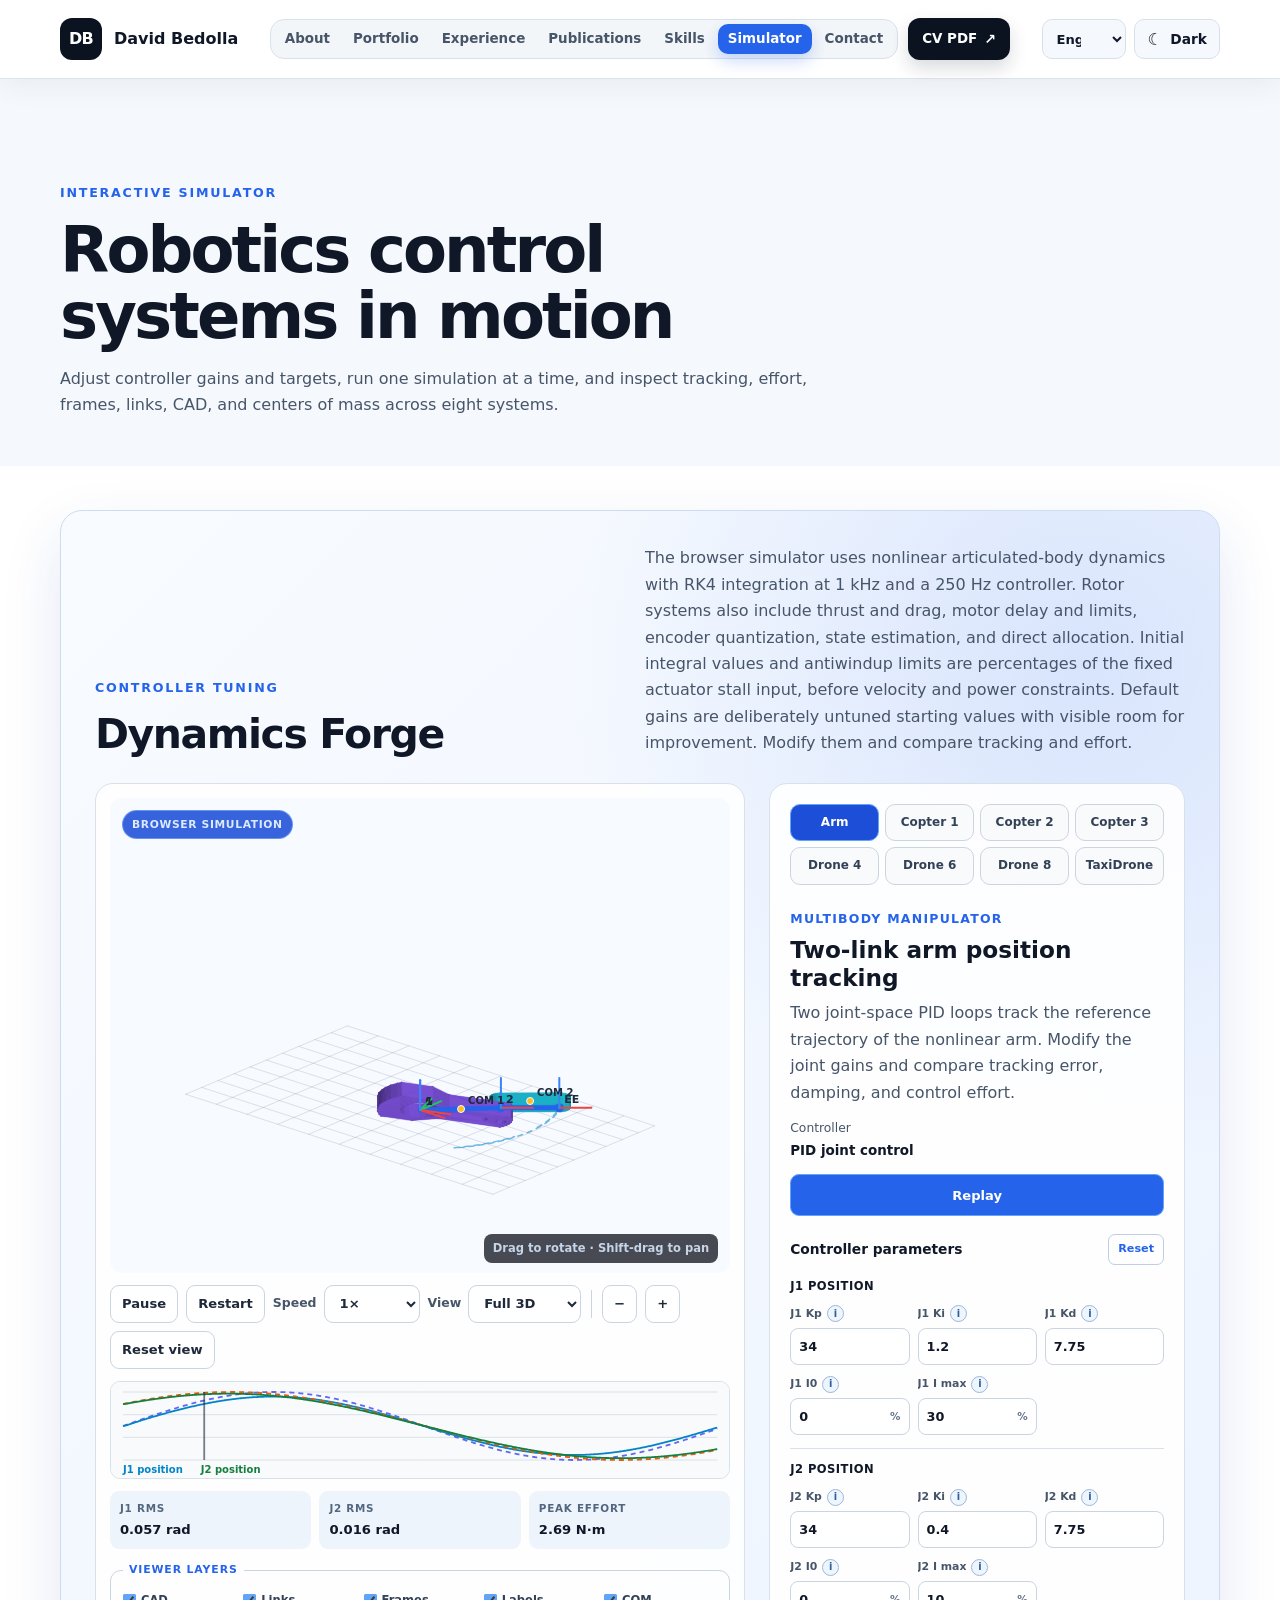
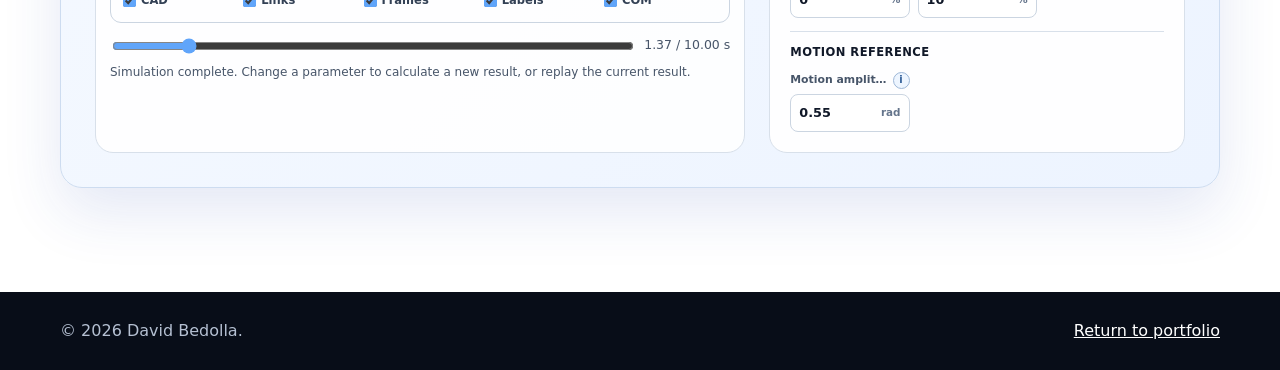
==== simulator/index.html @ d81e456e "Add TSF-85 tactile demo and refine portfolio evidence" ====
<!doctype html>
<html lang="en" translate="no" class="notranslate">
<head>
  <meta charset="utf-8">
  <meta name="viewport" content="width=device-width, initial-scale=1">
  <meta name="google" content="notranslate">
  <meta name="description" content="Interactive browser-based robotics control simulator by David Bedolla, PhD, with manipulators and aerial systems for controller tuning and trajectory inspection.">
  <meta name="author" content="David Bedolla">
  <meta property="og:title" content="Interactive Robotics Control Simulator | David Bedolla, PhD">
  <meta property="og:description" content="Tune controllers and compare tracking across eight interactive robotics systems.">
  <meta property="og:type" content="website">
  <meta property="og:url" content="https://bedolladavidphd.github.io/simulator/">
  <meta property="og:image" content="https://bedolladavidphd.github.io/public/og.png">
  <meta name="twitter:card" content="summary_large_image">
  <link rel="canonical" href="https://bedolladavidphd.github.io/simulator/">
  <base href="../">
  <meta name="theme-color" content="#0b1220">
  <meta name="color-scheme" content="light dark">
  <title>Interactive Robotics Control Simulator | David Bedolla, PhD</title>
  <link rel="icon" href="assets/images/favicon.svg" type="image/svg+xml">
  <link rel="manifest" href="site.webmanifest">
  <script>
    document.documentElement.classList.add('js');
    try {
      const savedTheme = localStorage.getItem('portfolio-theme');
      const systemTheme = matchMedia('(prefers-color-scheme: dark)').matches ? 'dark' : 'light';
      document.documentElement.dataset.theme = savedTheme || systemTheme;
    } catch {
      document.documentElement.dataset.theme = 'light';
    }
  </script>
  <link rel="stylesheet" href="assets/css/styles.css?v=20260812-tsf85-1">
  <script defer src="assets/js/i18n.js?v=20260812-tsf85-1"></script>
  <script defer src="assets/js/main.js?v=20260812-tsf85-1"></script>
  <script defer src="assets/js/dynamics-forge-demos.js?v=20260812-tsf85-1"></script>
</head>
<body class="simulator-page" data-page="simulator">
  <a class="skip-link" href="#main-content">Skip to content</a>

  <header class="site-header" id="top">
    <div class="container nav-wrap">
      <a class="brand notranslate" href="./" aria-label="David Bedolla home" translate="no">
        <span class="brand-mark">DB</span>
        <span class="brand-text">David Bedolla</span>
      </a>

      <nav id="site-nav" class="site-nav" aria-label="Primary navigation">
        <div class="nav-section-links" aria-label="Page sections">
          <a href="./#about">About</a>
          <a href="./#projects">Portfolio</a>
          <a href="./#experience">Experience</a>
          <a href="./#publications">Publications</a>
          <a href="./#skills">Skills</a>
          <a class="active" href="simulator/" aria-current="page">Simulator</a>
          <a href="./#contact">Contact</a>
        </div>
        <a class="nav-cta" href="documents/David_Bedolla_CV.pdf?v=20260812-tsf85-1" target="_blank" rel="noopener">
          <span>CV PDF</span><span class="nav-cta-arrow" aria-hidden="true">↗</span>
        </a>
      </nav>

      <div class="header-controls">
        <label class="language-control">
          <span class="visually-hidden">Language</span>
          <select class="language-select" aria-label="Language" disabled>
            <option value="en">English</option>
            <option value="es">Español</option>
            <option value="fr">Français</option>
          </select>
        </label>
        <button class="theme-toggle" type="button" aria-label="Switch color theme" aria-pressed="false">
          <span class="theme-icon" aria-hidden="true">☾</span>
          <span class="theme-label">Dark</span>
        </button>
        <button class="nav-toggle" type="button" aria-expanded="false" aria-controls="site-nav" aria-label="Open navigation">
          <span></span><span></span><span></span>
        </button>
      </div>
    </div>
  </header>

  <main id="main-content">
    <section class="simulator-hero section-pad section-light">
      <div class="container">
        <div class="section-heading reveal">
          <p class="eyebrow">Interactive simulator</p>
          <h1>Robotics control systems in motion</h1>
          <p>Adjust controller gains and targets, run one simulation at a time, and inspect tracking, effort, frames, links, CAD, and centers of mass across eight systems.</p>
        </div>
      </div>
    </section>

    <section class="simulator-workspace section-pad">
      <div class="container">
        <div id="dynamics-forge-demos" class="forge-showcase reveal" data-source="assets/data/dynamics-forge-demos.json?v=20260812-tsf85-1">
          <div class="forge-heading">
            <div>
              <p class="eyebrow">Controller tuning</p>
              <h2>Dynamics Forge</h2>
            </div>
            <p>The browser simulator uses nonlinear articulated-body dynamics with RK4 integration at 1 kHz and a 250 Hz controller. Rotor systems also include thrust and drag, motor delay and limits, encoder quantization, state estimation, and direct allocation. Initial integral values and antiwindup limits are percentages of the fixed actuator stall input, before velocity and power constraints. Default gains are deliberately untuned starting values with visible room for improvement. Modify them and compare tracking and effort.</p>
          </div>

          <div class="forge-layout">
            <div class="forge-viewer-shell">
              <div class="forge-canvas-wrap">
                <canvas id="forge-canvas" tabindex="0" aria-label="Interactive three-dimensional robotics simulator. Drag to rotate, use Shift-drag to pan, and use the mouse wheel or zoom buttons to zoom."></canvas>
                <span class="forge-live-badge">Browser simulation</span>
                <div class="forge-canvas-note">Drag to rotate · Shift-drag to pan</div>
              </div>

              <div class="forge-controls" aria-label="Simulation playback controls">
                <button id="forge-play" type="button" disabled aria-pressed="false">Play</button>
                <button id="forge-restart" type="button" disabled>Restart</button>
                <label>Speed
                  <select id="forge-speed" disabled>
                    <option value="0.5">0.5×</option>
                    <option value="1" selected>1×</option>
                    <option value="2">2×</option>
                  </select>
                </label>
                <label>View
                  <select id="forge-view" disabled>
                    <option value="full" selected>Full 3D</option>
                    <option value="top">Top</option>
                    <option value="front">Front</option>
                    <option value="side">Side</option>
                  </select>
                </label>
                <span class="forge-control-separator" aria-hidden="true"></span>
                <button id="forge-zoom-out" type="button" disabled aria-label="Zoom out">−</button>
                <button id="forge-zoom-in" type="button" disabled aria-label="Zoom in">+</button>
                <button id="forge-camera-reset" type="button" disabled>Reset view</button>
              </div>

              <div class="forge-plot-wrap">
                <canvas id="forge-plot" aria-label="Reference and simulated response plot"></canvas>
              </div>

              <div id="forge-position-plot-wrap" class="forge-plot-wrap" hidden>
                <canvas id="forge-position-plot" aria-label="X and Y position targets and simulated responses versus time"></canvas>
              </div>

              <div class="forge-results" aria-label="Simulation results">
                <div><span id="forge-rms-label">Primary RMS</span><strong id="forge-rms">Pending</strong></div>
                <div id="forge-secondary-result"><span id="forge-secondary-rms-label">Secondary RMS</span><strong id="forge-secondary-rms">Pending</strong></div>
                <div><span>Peak effort</span><strong id="forge-peak">Pending</strong></div>
              </div>

              <fieldset class="forge-layer-controls">
                <legend>Viewer layers</legend>
                <label><input id="forge-show-cad" type="checkbox" checked> CAD</label>
                <label><input id="forge-show-links" type="checkbox" checked> Links</label>
                <label><input id="forge-show-frames" type="checkbox" checked> Frames</label>
                <label><input id="forge-show-numbers" type="checkbox" checked> Labels</label>
                <label><input id="forge-show-com" type="checkbox" checked> COM</label>
              </fieldset>

              <div class="forge-timeline-row">
                <input id="forge-timeline" type="range" min="0" max="1000" value="0" disabled aria-label="Simulation playback position">
                <output id="forge-time" for="forge-timeline">0.00 / 0.00 s</output>
              </div>
              <p id="forge-demo-status" class="forge-status" role="status">Loading interactive systems…</p>
            </div>

            <div class="forge-demo-panel">
              <div id="forge-demo-tabs" class="forge-demo-tabs" role="tablist" aria-label="Dynamics Forge examples"></div>
              <div class="forge-demo-copy" role="tabpanel" aria-live="polite">
                <p id="forge-demo-category" class="project-kicker">Robotics system</p>
                <h3 id="forge-demo-title">Interactive system</h3>
                <p id="forge-demo-description">Select a model, adjust its controller, and run the simulation.</p>
                <p class="forge-controller-line">Controller <strong id="forge-controller-name">Not selected</strong></p>
              </div>

              <button id="forge-run" class="forge-run" type="button">Run simulation</button>
              <div class="forge-gains-heading">
                <h4>Controller parameters</h4>
                <button id="forge-reset-gains" type="button">Reset</button>
              </div>
              <div id="forge-gain-grid" class="forge-gain-grid"></div>
            </div>
          </div>

          <noscript>
            <p class="forge-noscript">Enable JavaScript to run the interactive robotics demos.</p>
          </noscript>
        </div>
      </div>
    </section>
  </main>

  <footer class="site-footer">
    <div class="container footer-wrap">
      <p>© <span id="year"></span> David Bedolla.</p>
      <a href="./">Return to portfolio</a>
    </div>
  </footer>
</body>
</html>
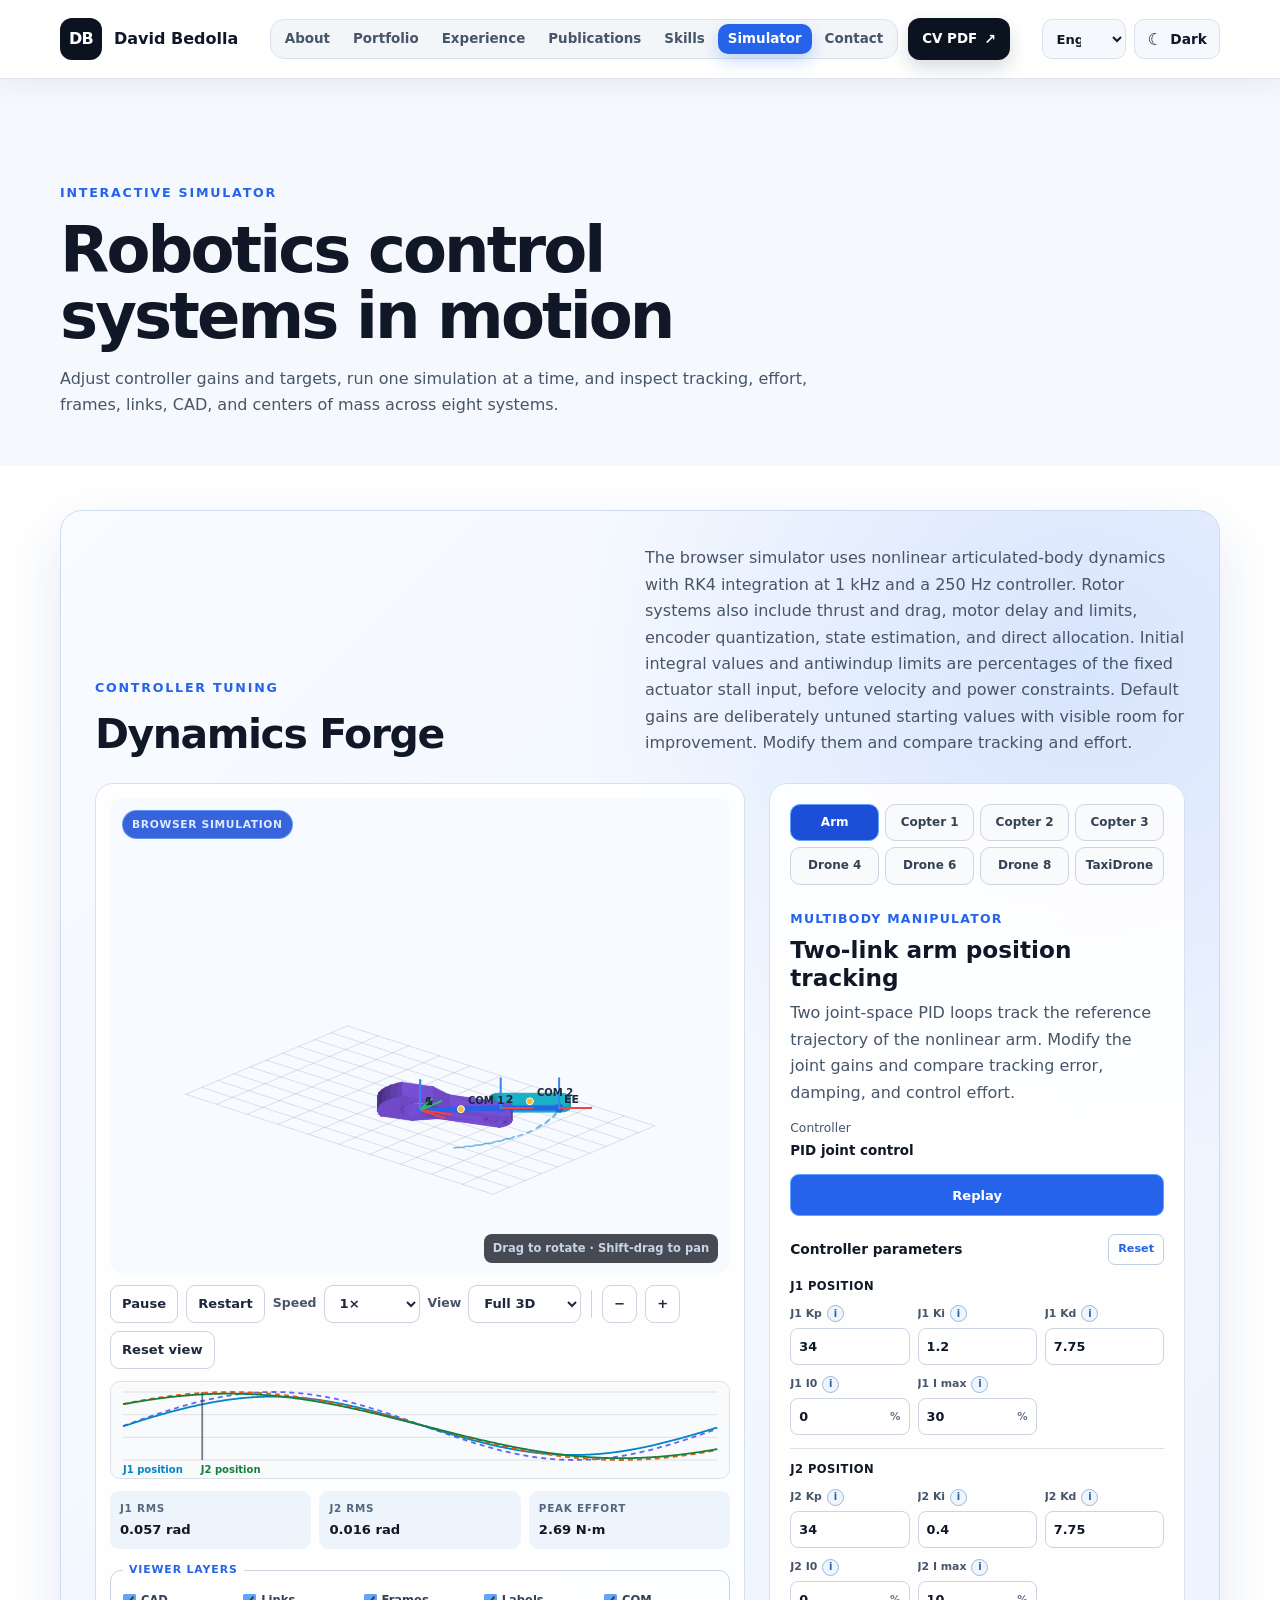
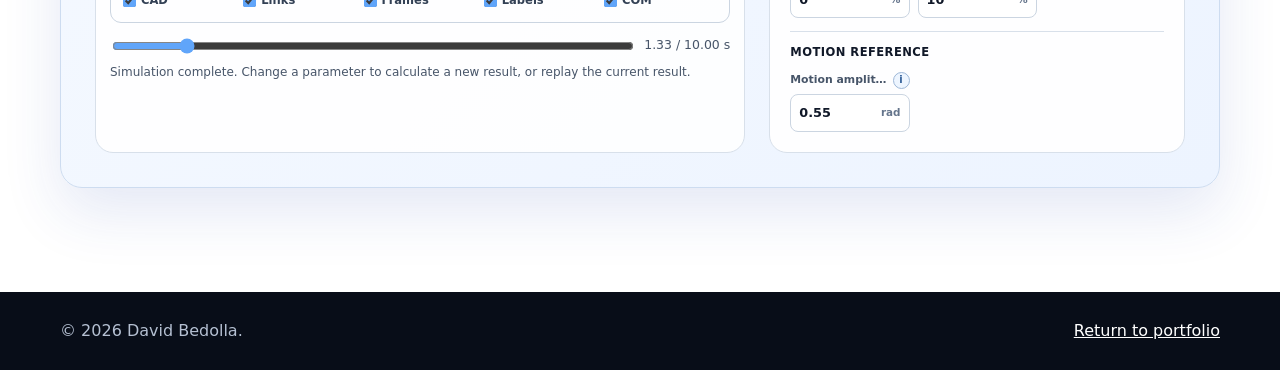
==== commit 0acd3f15: "Standardize portfolio project cards" ====
--- a/simulator/index.html
+++ b/simulator/index.html
@@ -30,7 +30,7 @@
     }
   </script>
   <link rel="stylesheet" href="assets/css/styles.css?v=20260812-tsf85-1">
-  <script defer src="assets/js/i18n.js?v=20260812-tsf85-1"></script>
+  <script defer src="assets/js/i18n.js?v=20260812-cards-1"></script>
   <script defer src="assets/js/main.js?v=20260812-tsf85-1"></script>
   <script defer src="assets/js/dynamics-forge-demos.js?v=20260812-tsf85-1"></script>
 </head>
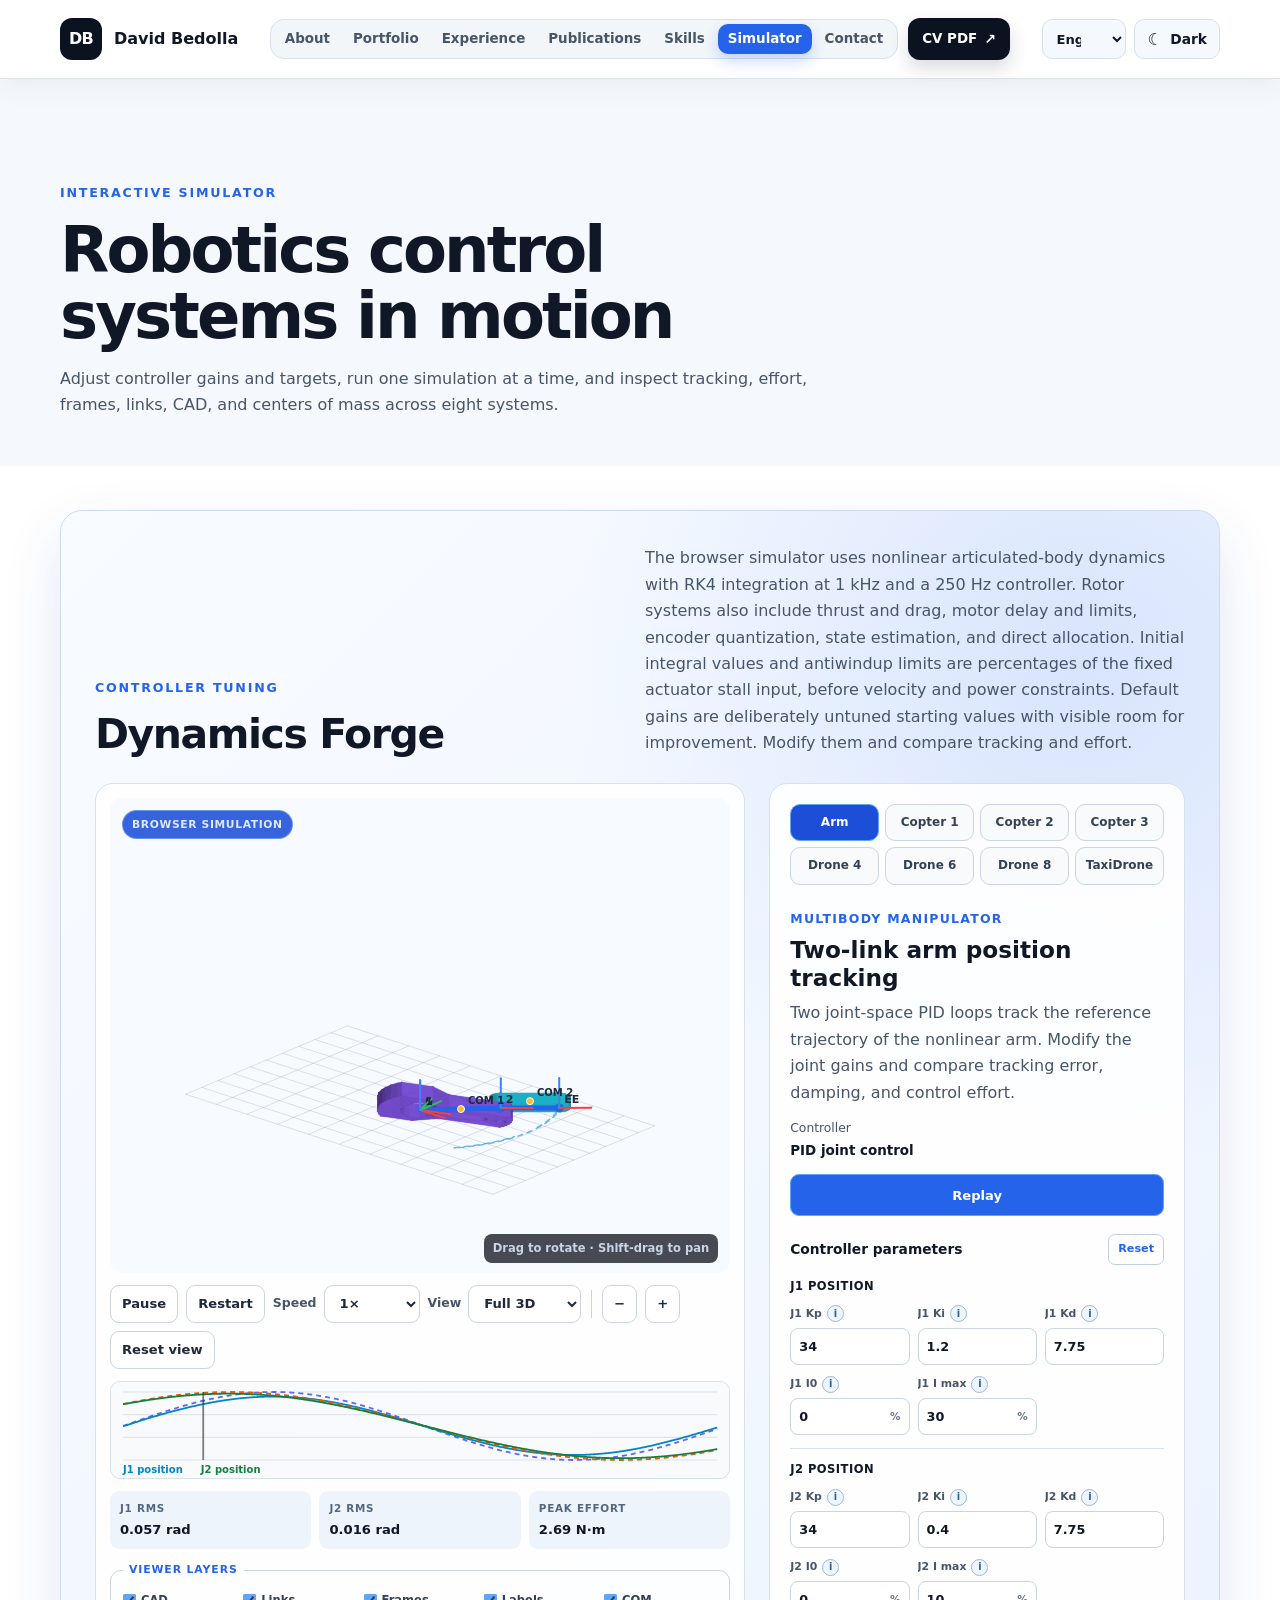
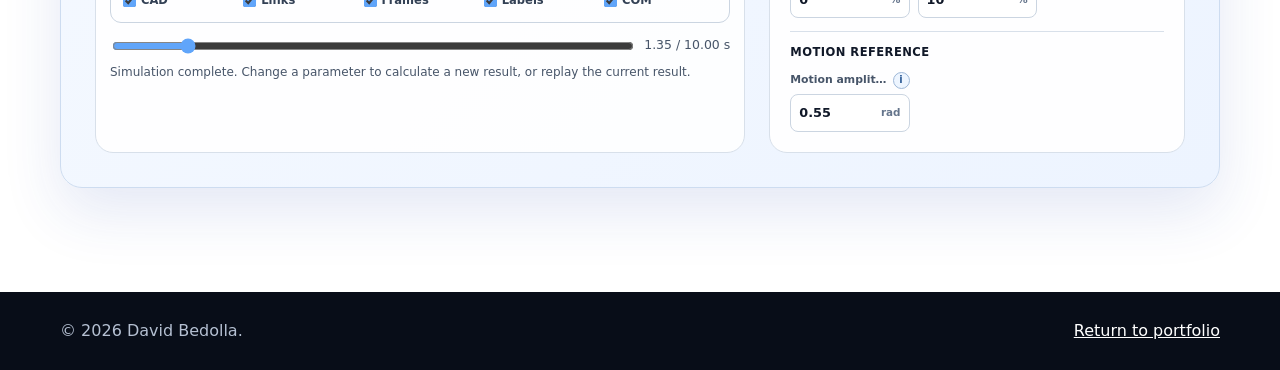
==== commit 5e0e609b: "Emphasize portfolio progression numbers" ====
--- a/simulator/index.html
+++ b/simulator/index.html
@@ -29,8 +29,8 @@
       document.documentElement.dataset.theme = 'light';
     }
   </script>
-  <link rel="stylesheet" href="assets/css/styles.css?v=20260812-tsf85-1">
-  <script defer src="assets/js/i18n.js?v=20260812-cards-1"></script>
+  <link rel="stylesheet" href="assets/css/styles.css?v=20260812-progression-1">
+  <script defer src="assets/js/i18n.js?v=20260812-progression-1"></script>
   <script defer src="assets/js/main.js?v=20260812-tsf85-1"></script>
   <script defer src="assets/js/dynamics-forge-demos.js?v=20260812-tsf85-1"></script>
 </head>
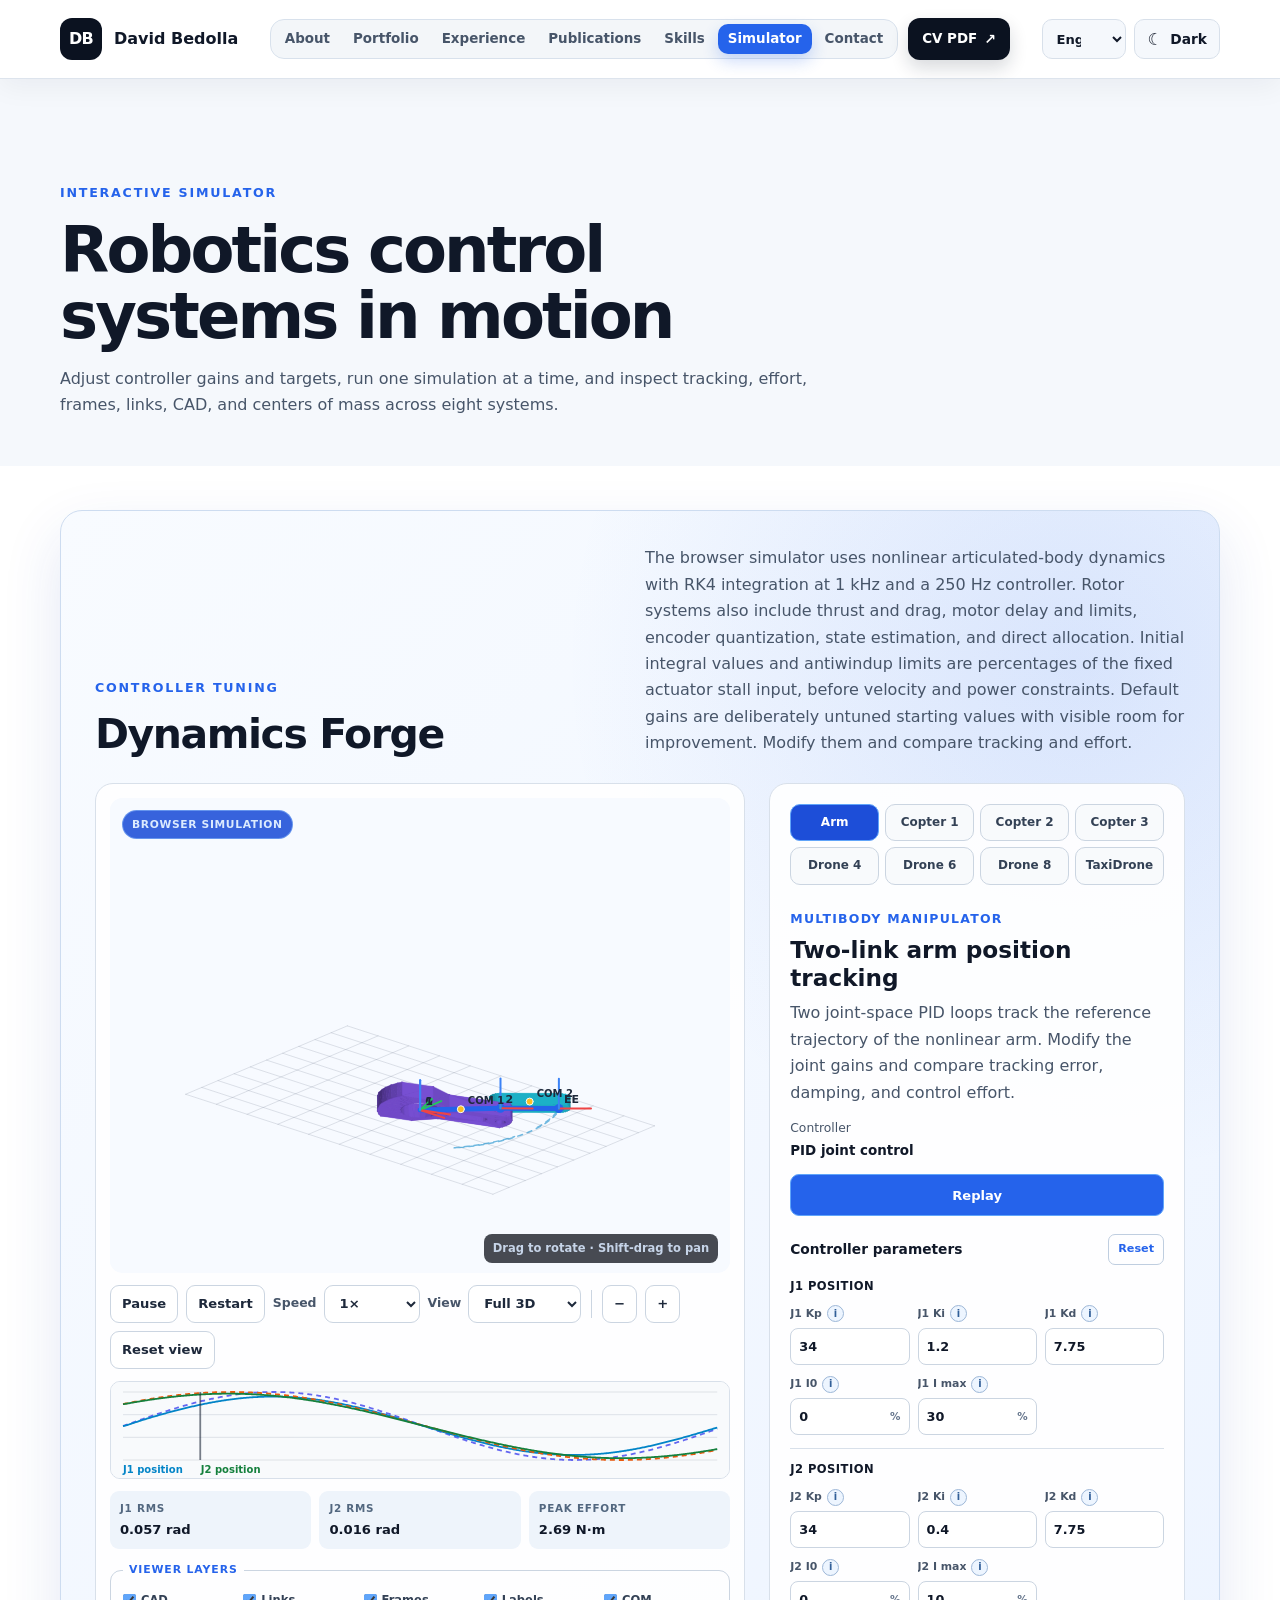
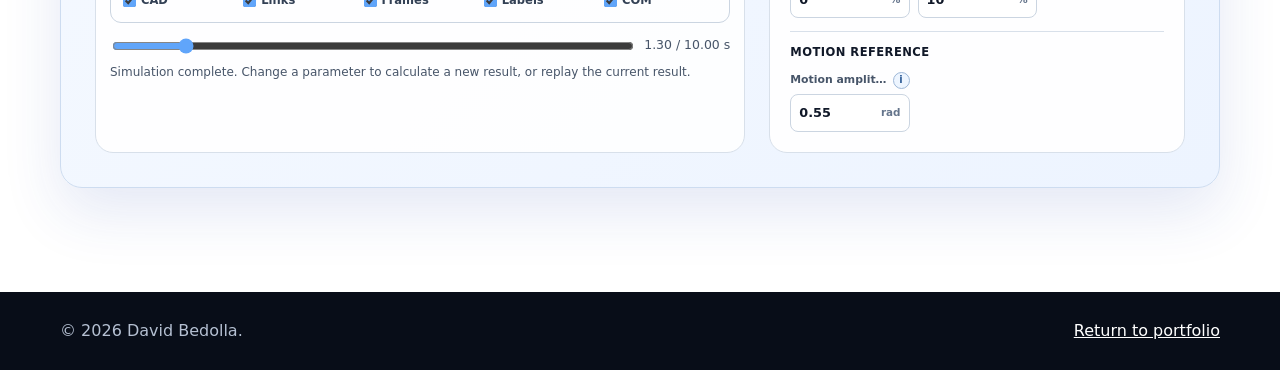
==== commit e9e3dec7: "Rebuild CV from editable LaTeX source" ====
--- a/simulator/index.html
+++ b/simulator/index.html
@@ -54,7 +54,7 @@
           <a class="active" href="simulator/" aria-current="page">Simulator</a>
           <a href="./#contact">Contact</a>
         </div>
-        <a class="nav-cta" href="documents/David_Bedolla_CV.pdf?v=20260812-tsf85-1" target="_blank" rel="noopener">
+        <a class="nav-cta" href="documents/David_Bedolla_CV.pdf?v=20260813-latex-1" target="_blank" rel="noopener">
           <span>CV PDF</span><span class="nav-cta-arrow" aria-hidden="true">↗</span>
         </a>
       </nav>
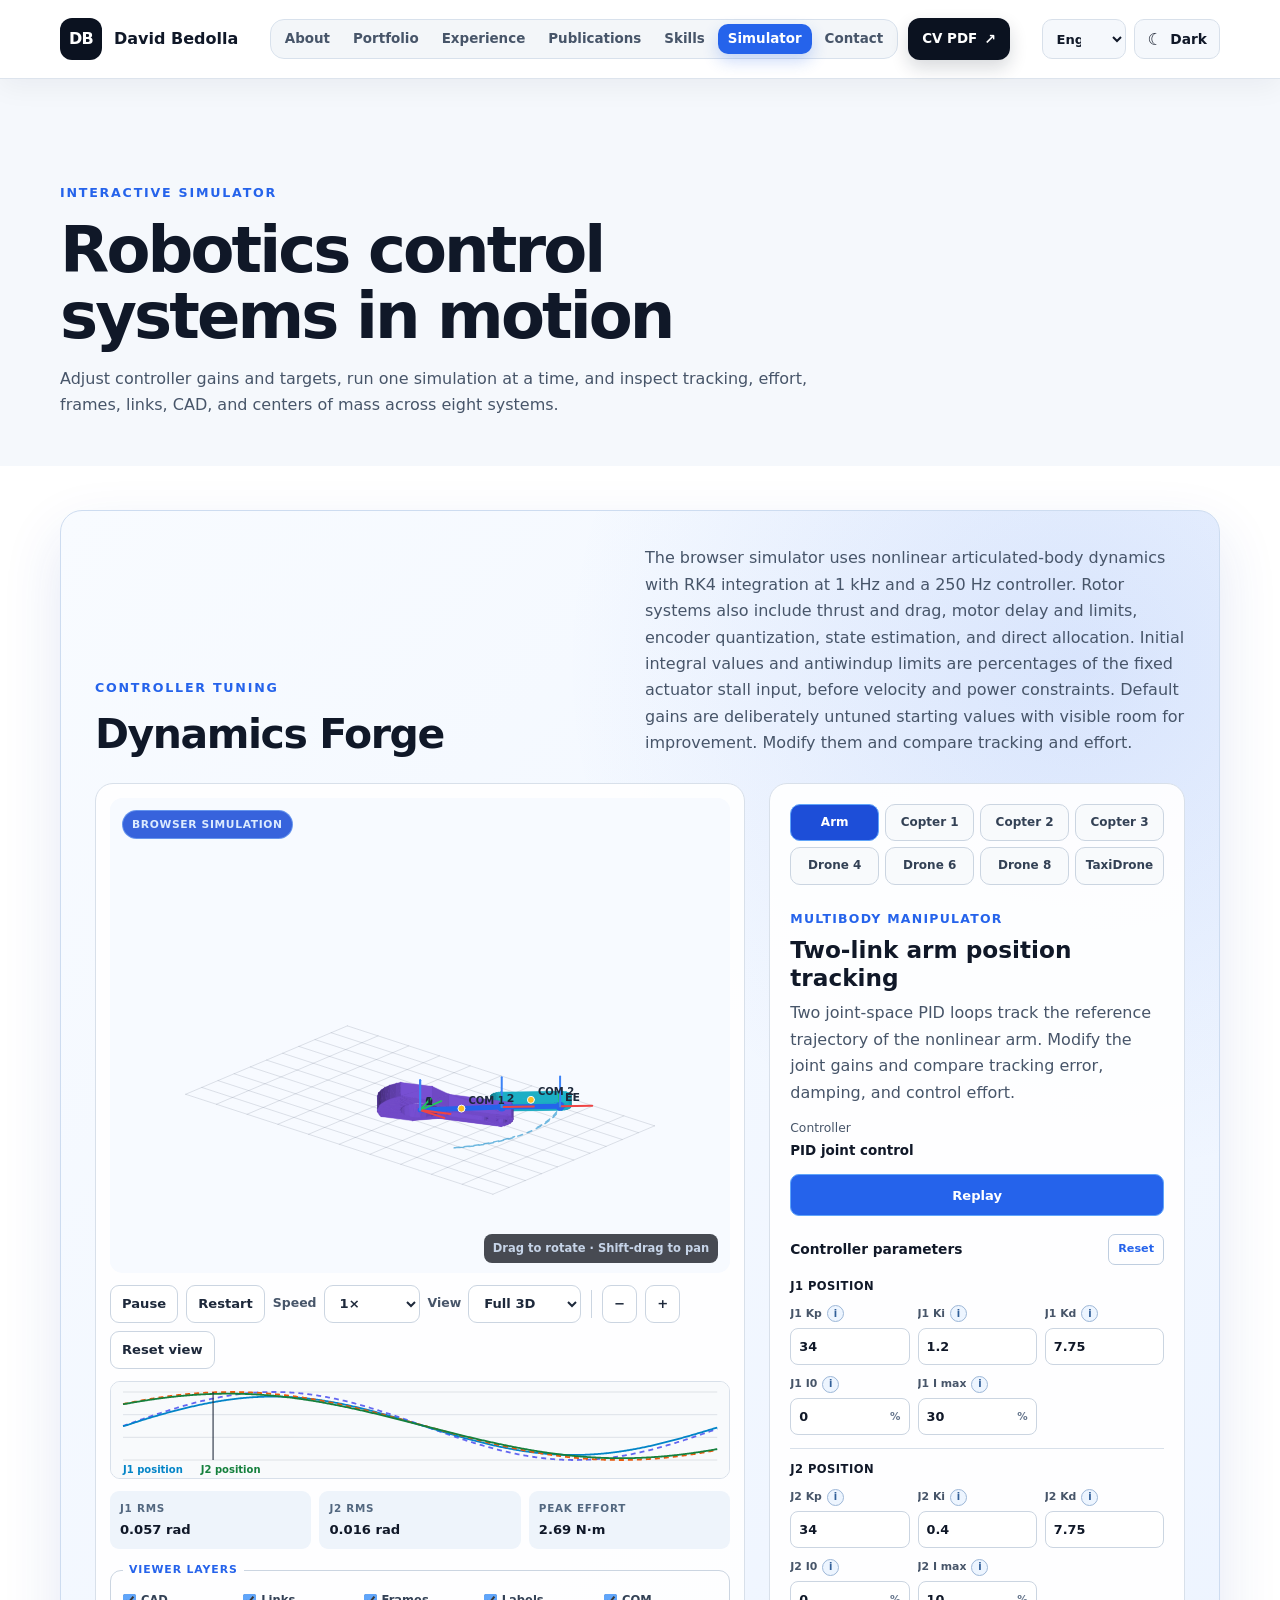
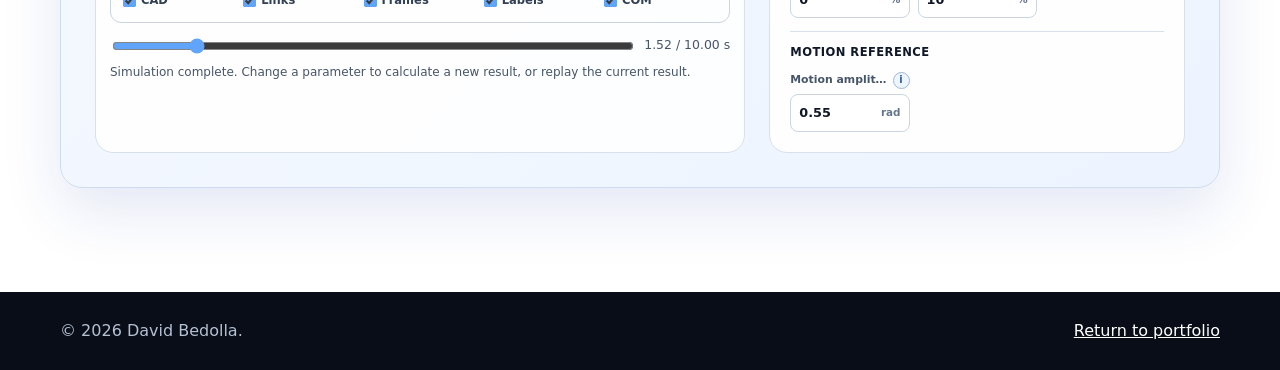
==== commit 062581ba: "Update portfolio profile and CV" ====
--- a/simulator/index.html
+++ b/simulator/index.html
@@ -29,8 +29,8 @@
       document.documentElement.dataset.theme = 'light';
     }
   </script>
-  <link rel="stylesheet" href="assets/css/styles.css?v=20260812-progression-1">
-  <script defer src="assets/js/i18n.js?v=20260812-progression-1"></script>
+  <link rel="stylesheet" href="assets/css/styles.css?v=20260821-profile-1">
+  <script defer src="assets/js/i18n.js?v=20260821-profile-1"></script>
   <script defer src="assets/js/main.js?v=20260812-tsf85-1"></script>
   <script defer src="assets/js/dynamics-forge-demos.js?v=20260812-tsf85-1"></script>
 </head>
@@ -54,7 +54,7 @@
           <a class="active" href="simulator/" aria-current="page">Simulator</a>
           <a href="./#contact">Contact</a>
         </div>
-        <a class="nav-cta" href="documents/David_Bedolla_CV.pdf?v=20260813-latex-1" target="_blank" rel="noopener">
+        <a class="nav-cta" href="documents/David_Bedolla_CV.pdf?v=20260821-profile-1" target="_blank" rel="noopener">
           <span>CV PDF</span><span class="nav-cta-arrow" aria-hidden="true">↗</span>
         </a>
       </nav>
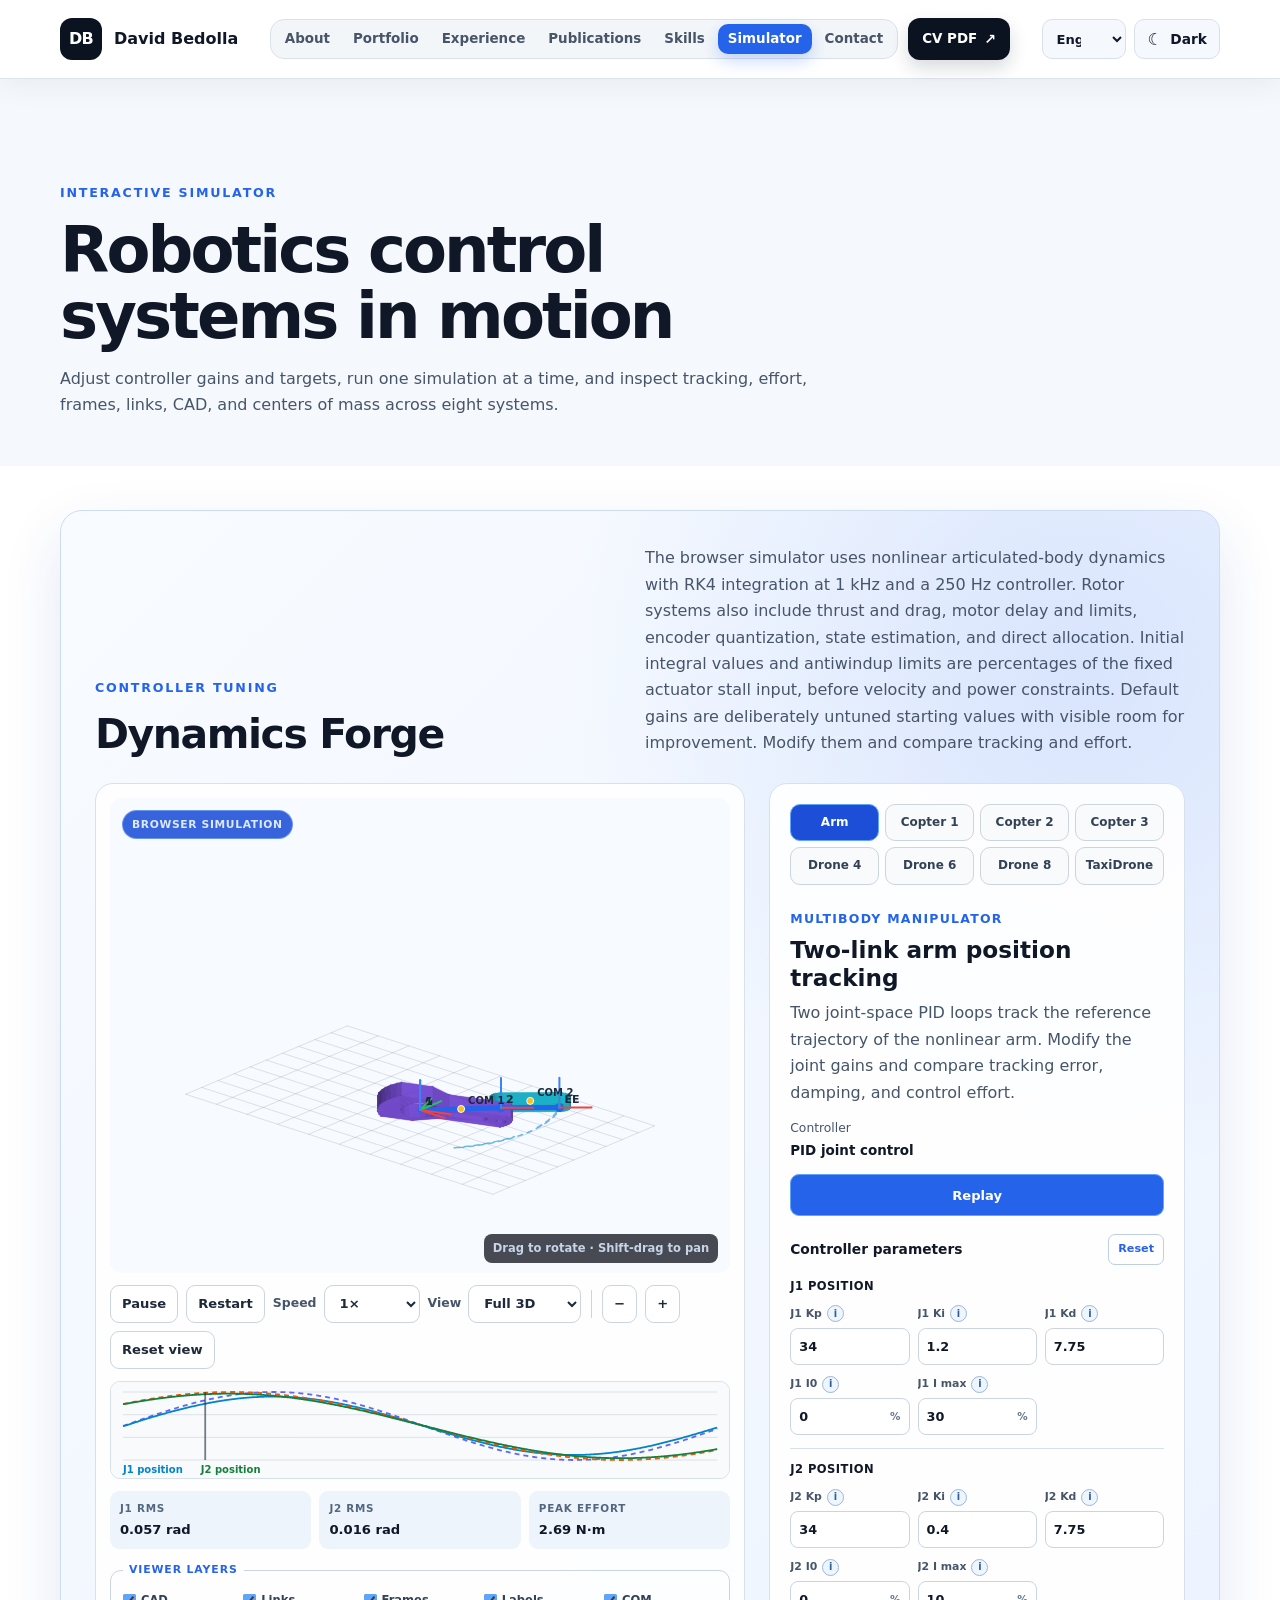
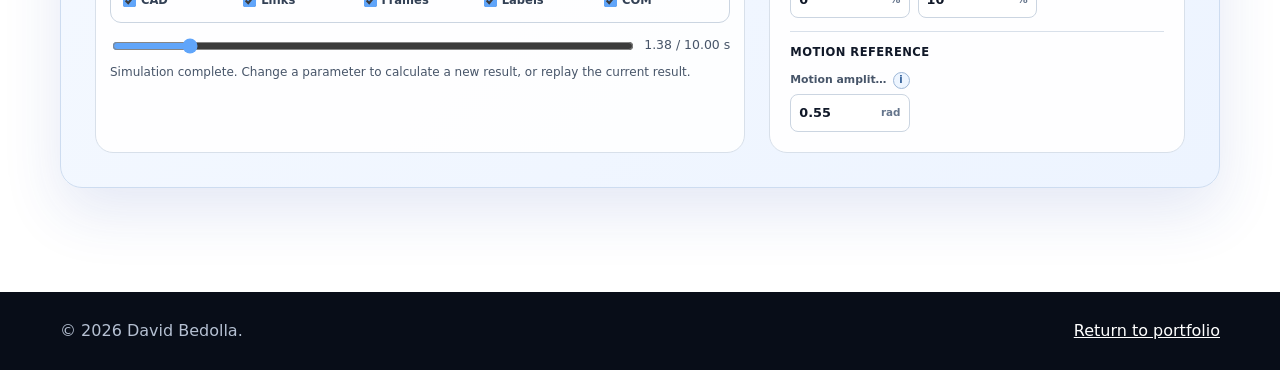
==== commit 2a288a6e: "Refocus portfolio on robotics controls and planning" ====
--- a/simulator/index.html
+++ b/simulator/index.html
@@ -30,7 +30,7 @@
     }
   </script>
   <link rel="stylesheet" href="assets/css/styles.css?v=20260821-profile-1">
-  <script defer src="assets/js/i18n.js?v=20260821-profile-1"></script>
+  <script defer src="assets/js/i18n.js?v=20260901-controls-1"></script>
   <script defer src="assets/js/main.js?v=20260812-tsf85-1"></script>
   <script defer src="assets/js/dynamics-forge-demos.js?v=20260812-tsf85-1"></script>
 </head>
@@ -54,7 +54,7 @@
           <a class="active" href="simulator/" aria-current="page">Simulator</a>
           <a href="./#contact">Contact</a>
         </div>
-        <a class="nav-cta" href="documents/David_Bedolla_CV.pdf?v=20260821-profile-1" target="_blank" rel="noopener">
+        <a class="nav-cta" href="documents/David_Bedolla_CV.pdf?v=20260901-controls-1" target="_blank" rel="noopener">
           <span>CV PDF</span><span class="nav-cta-arrow" aria-hidden="true">↗</span>
         </a>
       </nav>
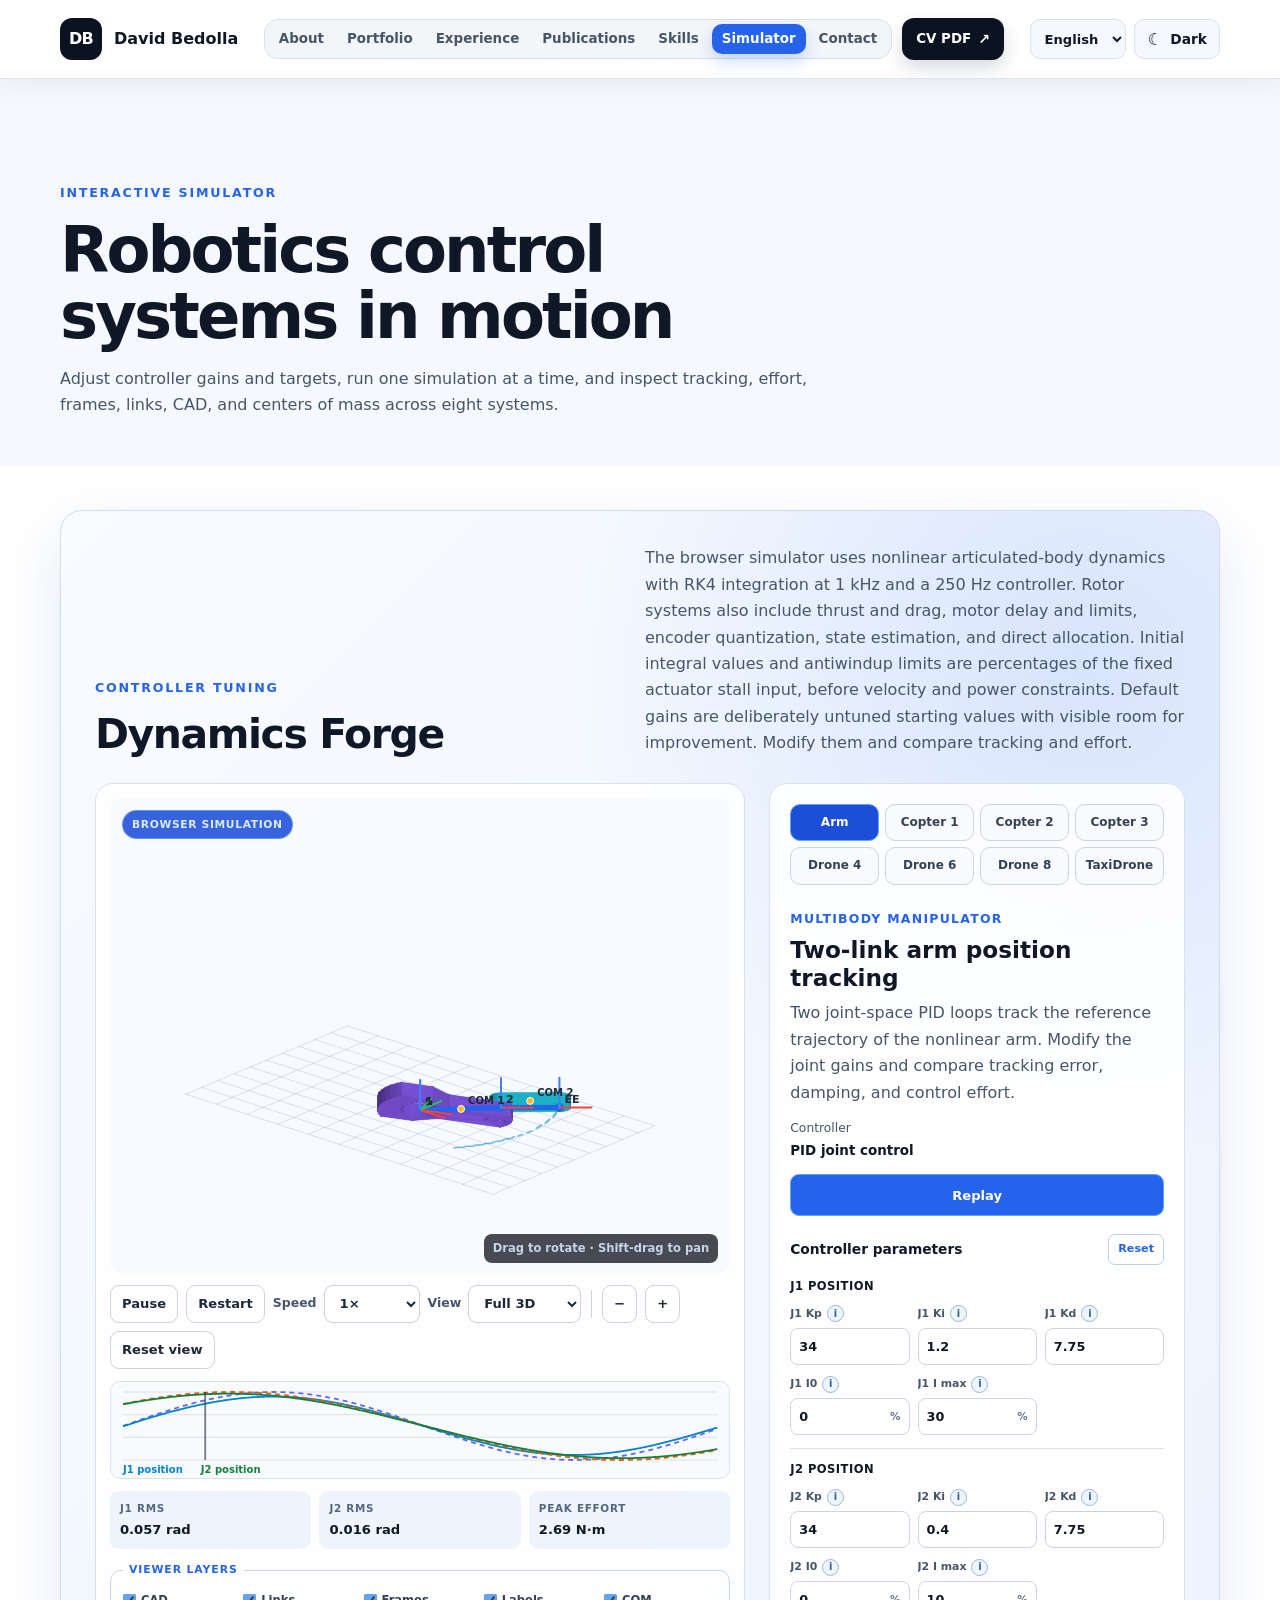
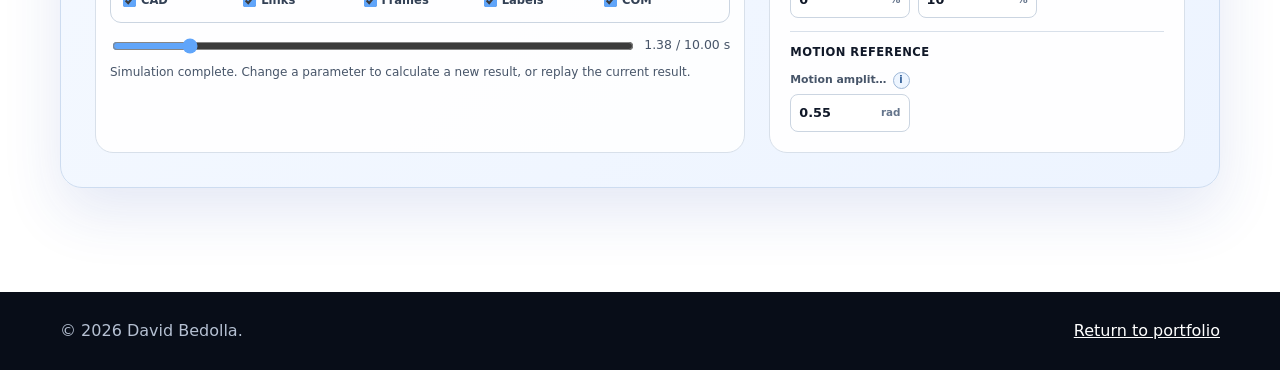
==== commit 4ea2b811: "Rewrite robotics portfolio from project evidence" ====
--- a/simulator/index.html
+++ b/simulator/index.html
@@ -29,8 +29,8 @@
       document.documentElement.dataset.theme = 'light';
     }
   </script>
-  <link rel="stylesheet" href="assets/css/styles.css?v=20260821-profile-1">
-  <script defer src="assets/js/i18n.js?v=20260901-controls-1"></script>
+  <link rel="stylesheet" href="assets/css/styles.css?v=20261110-profile">
+  <script defer src="assets/js/i18n.js?v=20261110-profile"></script>
   <script defer src="assets/js/main.js?v=20260812-tsf85-1"></script>
   <script defer src="assets/js/dynamics-forge-demos.js?v=20260812-tsf85-1"></script>
 </head>
@@ -54,7 +54,7 @@
           <a class="active" href="simulator/" aria-current="page">Simulator</a>
           <a href="./#contact">Contact</a>
         </div>
-        <a class="nav-cta" href="documents/David_Bedolla_CV.pdf?v=20260901-controls-1" target="_blank" rel="noopener">
+        <a class="nav-cta" href="documents/David_Bedolla_CV.pdf?v=20261110" target="_blank" rel="noopener">
           <span>CV PDF</span><span class="nav-cta-arrow" aria-hidden="true">↗</span>
         </a>
       </nav>
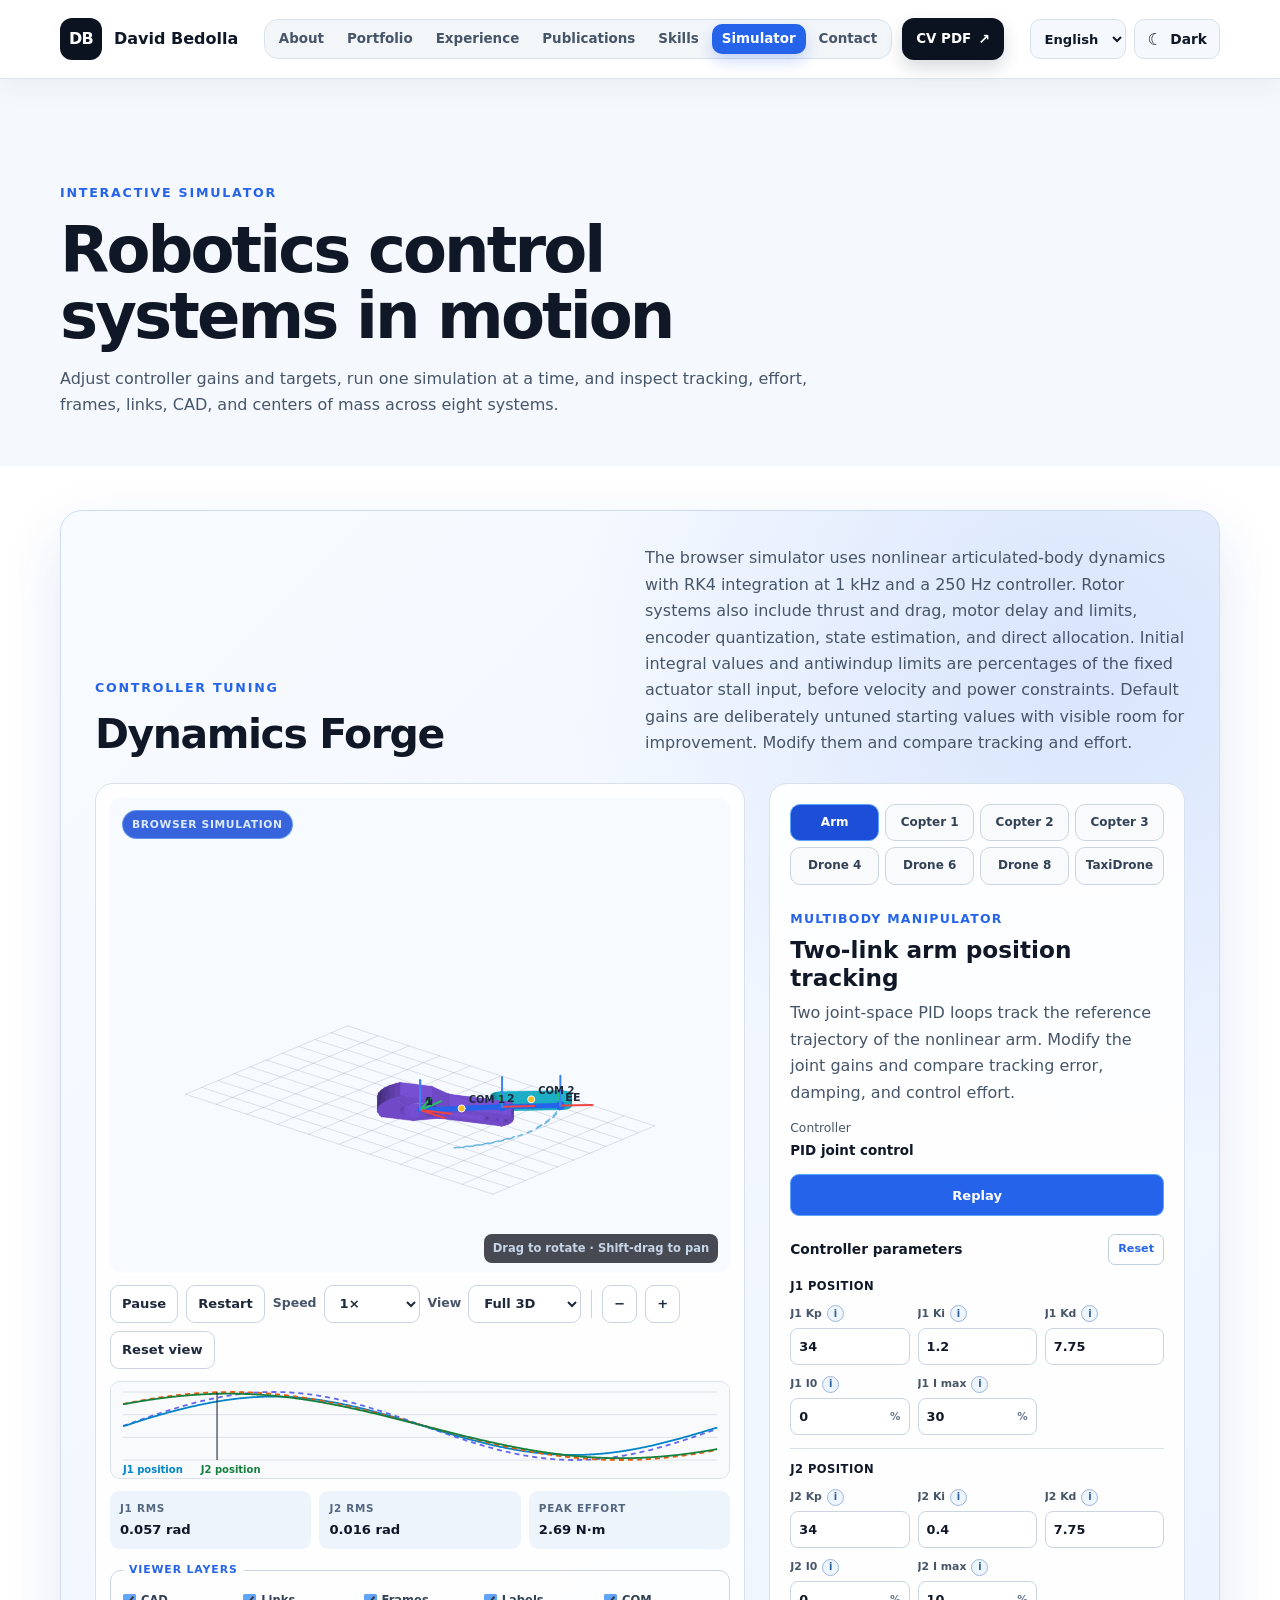
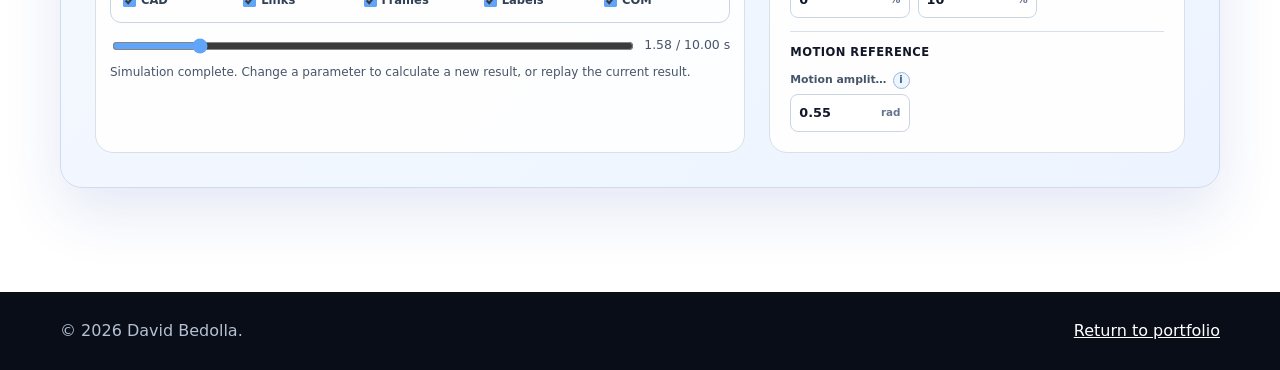
==== commit 5e850a2a: "Emphasize architecture and integration in profile wording" ====
--- a/simulator/index.html
+++ b/simulator/index.html
@@ -30,7 +30,7 @@
     }
   </script>
   <link rel="stylesheet" href="assets/css/styles.css?v=20261110-profile">
-  <script defer src="assets/js/i18n.js?v=20261110-profile"></script>
+  <script defer src="assets/js/i18n.js?v=20261110-architecture"></script>
   <script defer src="assets/js/main.js?v=20260812-tsf85-1"></script>
   <script defer src="assets/js/dynamics-forge-demos.js?v=20260812-tsf85-1"></script>
 </head>
@@ -54,7 +54,7 @@
           <a class="active" href="simulator/" aria-current="page">Simulator</a>
           <a href="./#contact">Contact</a>
         </div>
-        <a class="nav-cta" href="documents/David_Bedolla_CV.pdf?v=20261110" target="_blank" rel="noopener">
+        <a class="nav-cta" href="documents/David_Bedolla_CV.pdf?v=20261110-architecture" target="_blank" rel="noopener">
           <span>CV PDF</span><span class="nav-cta-arrow" aria-hidden="true">↗</span>
         </a>
       </nav>
